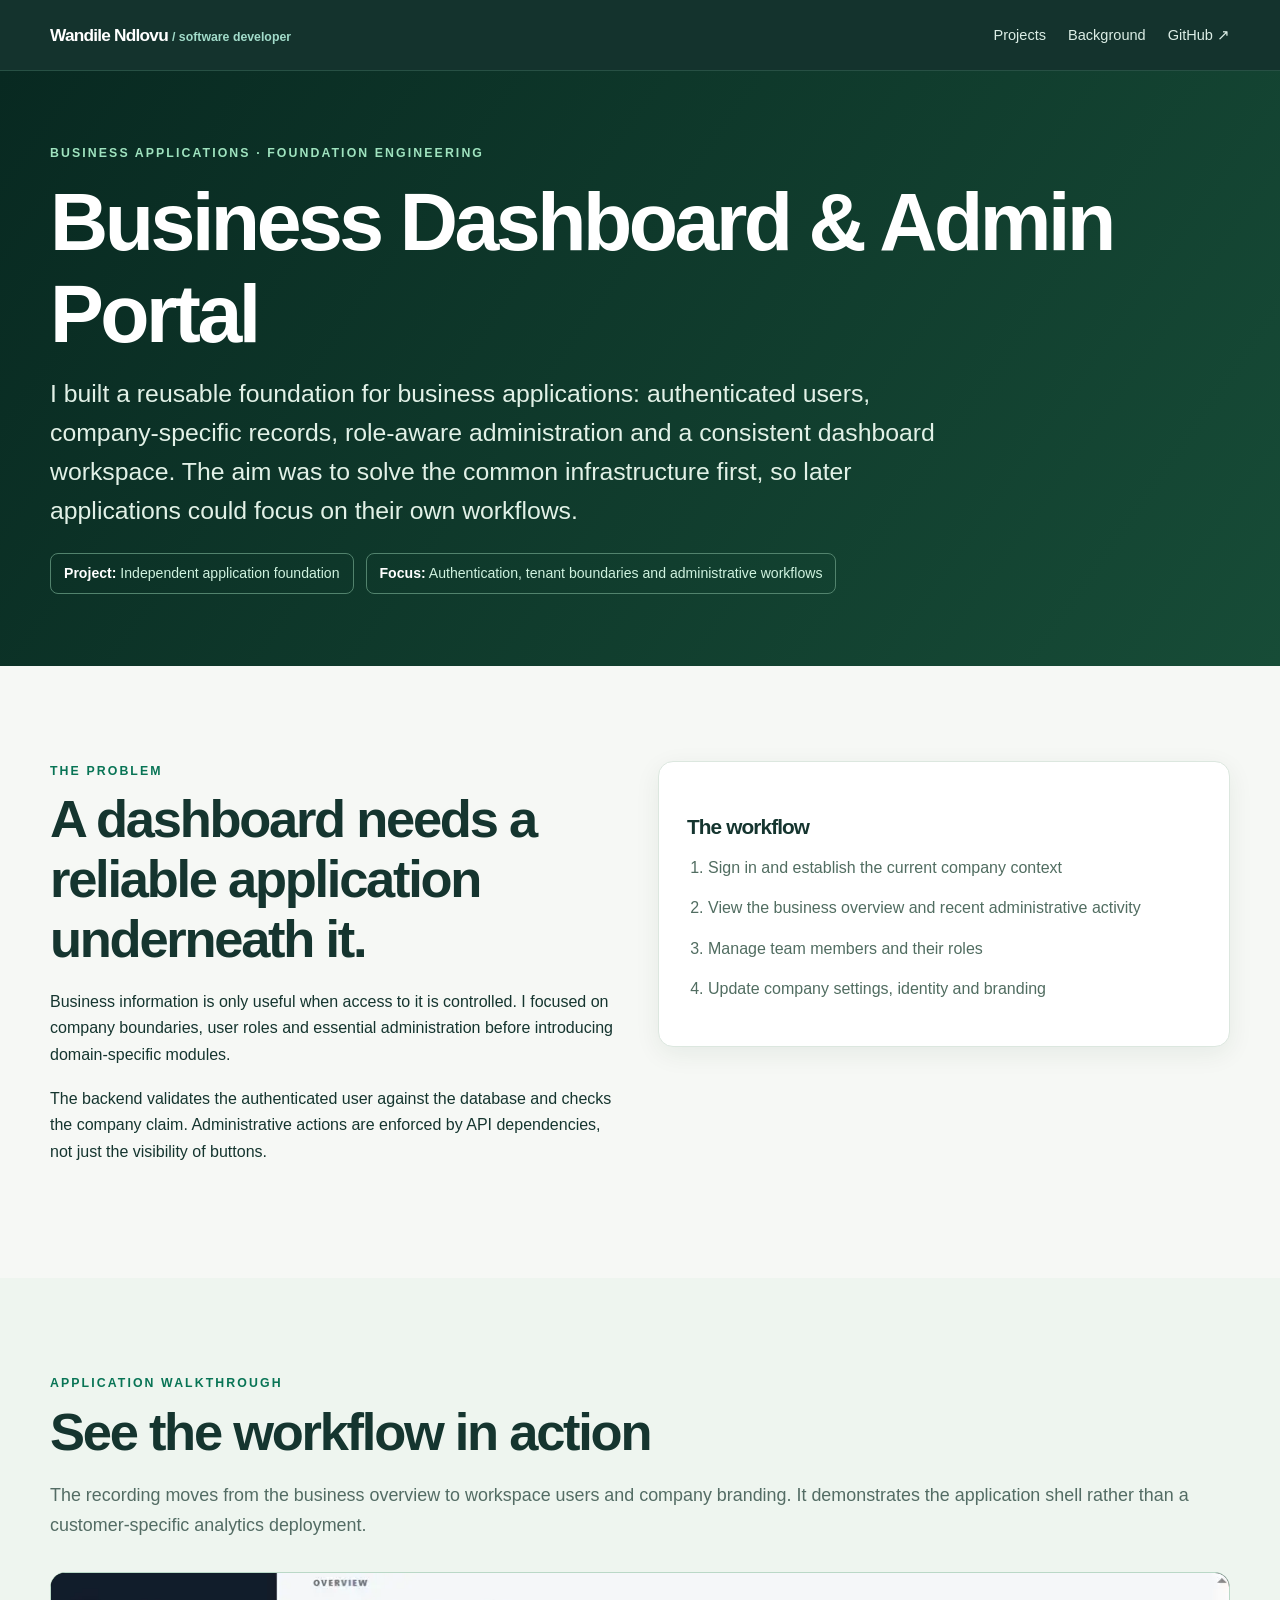
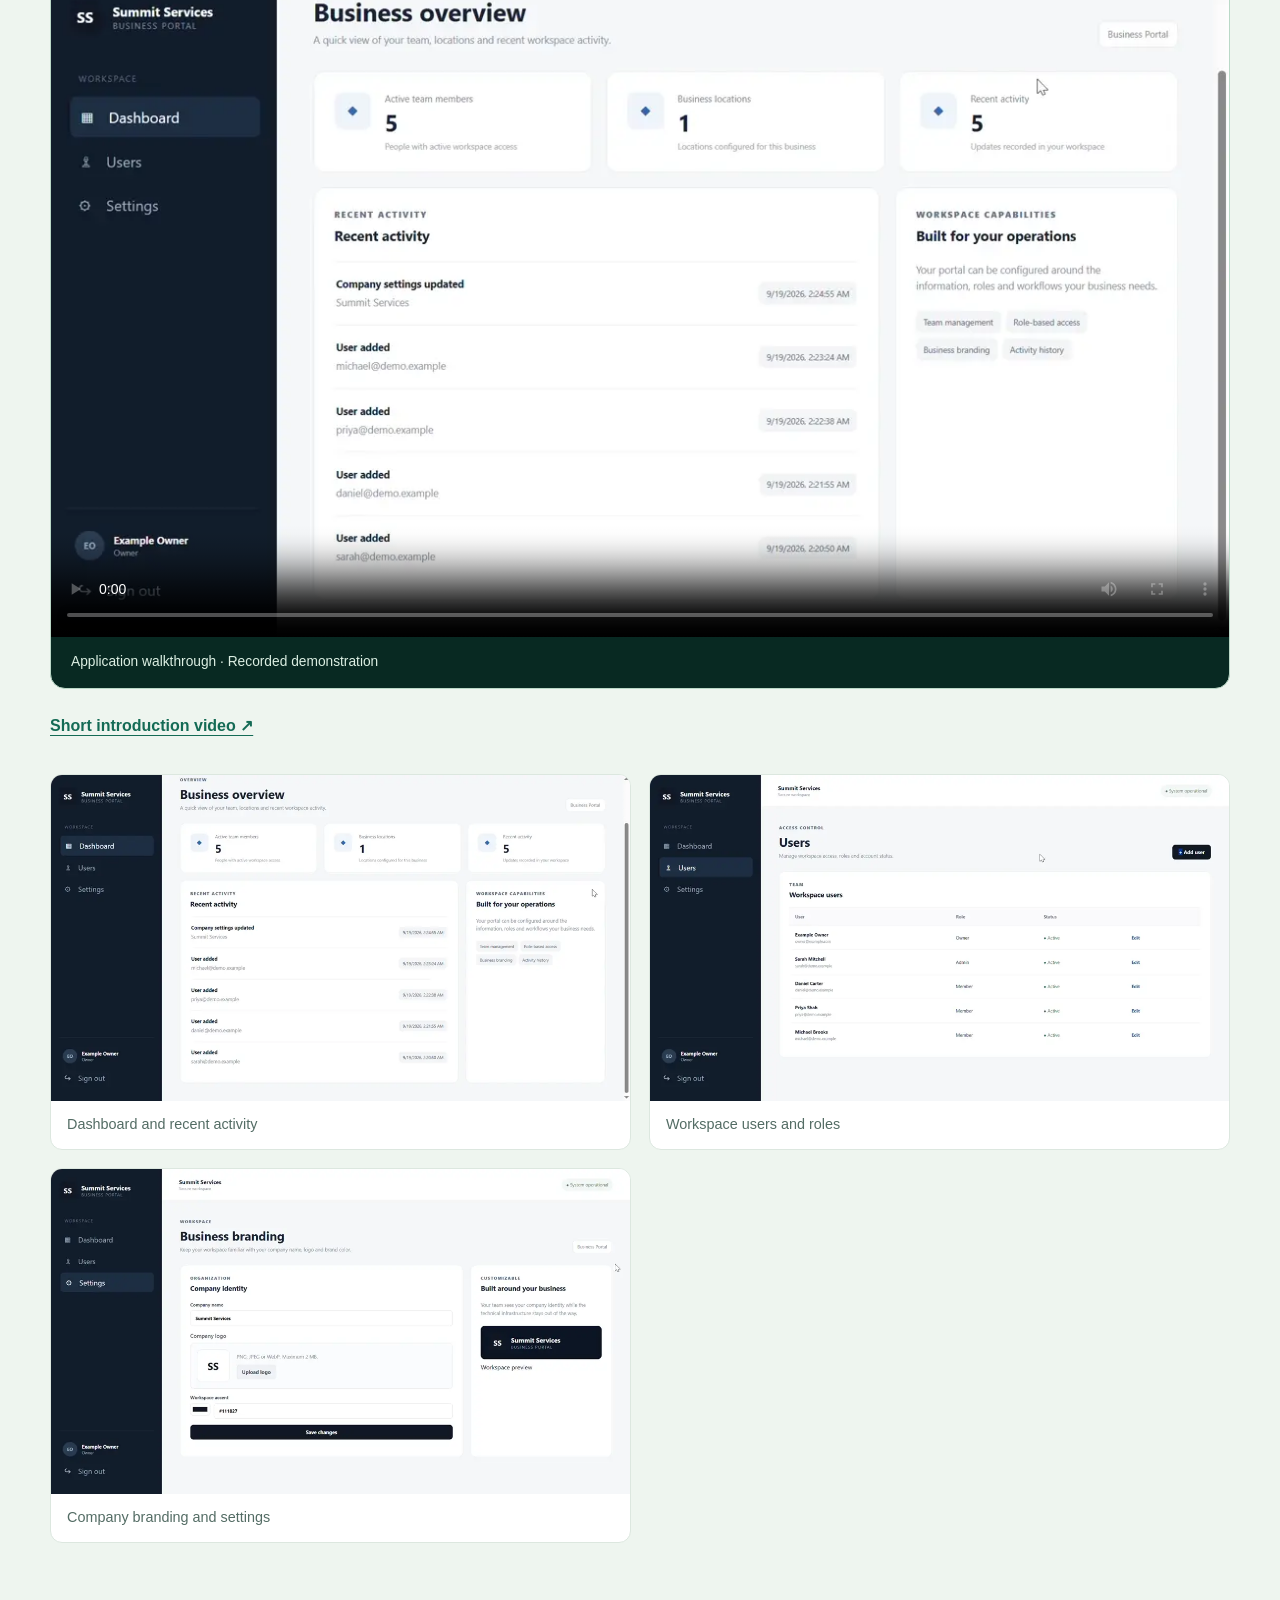
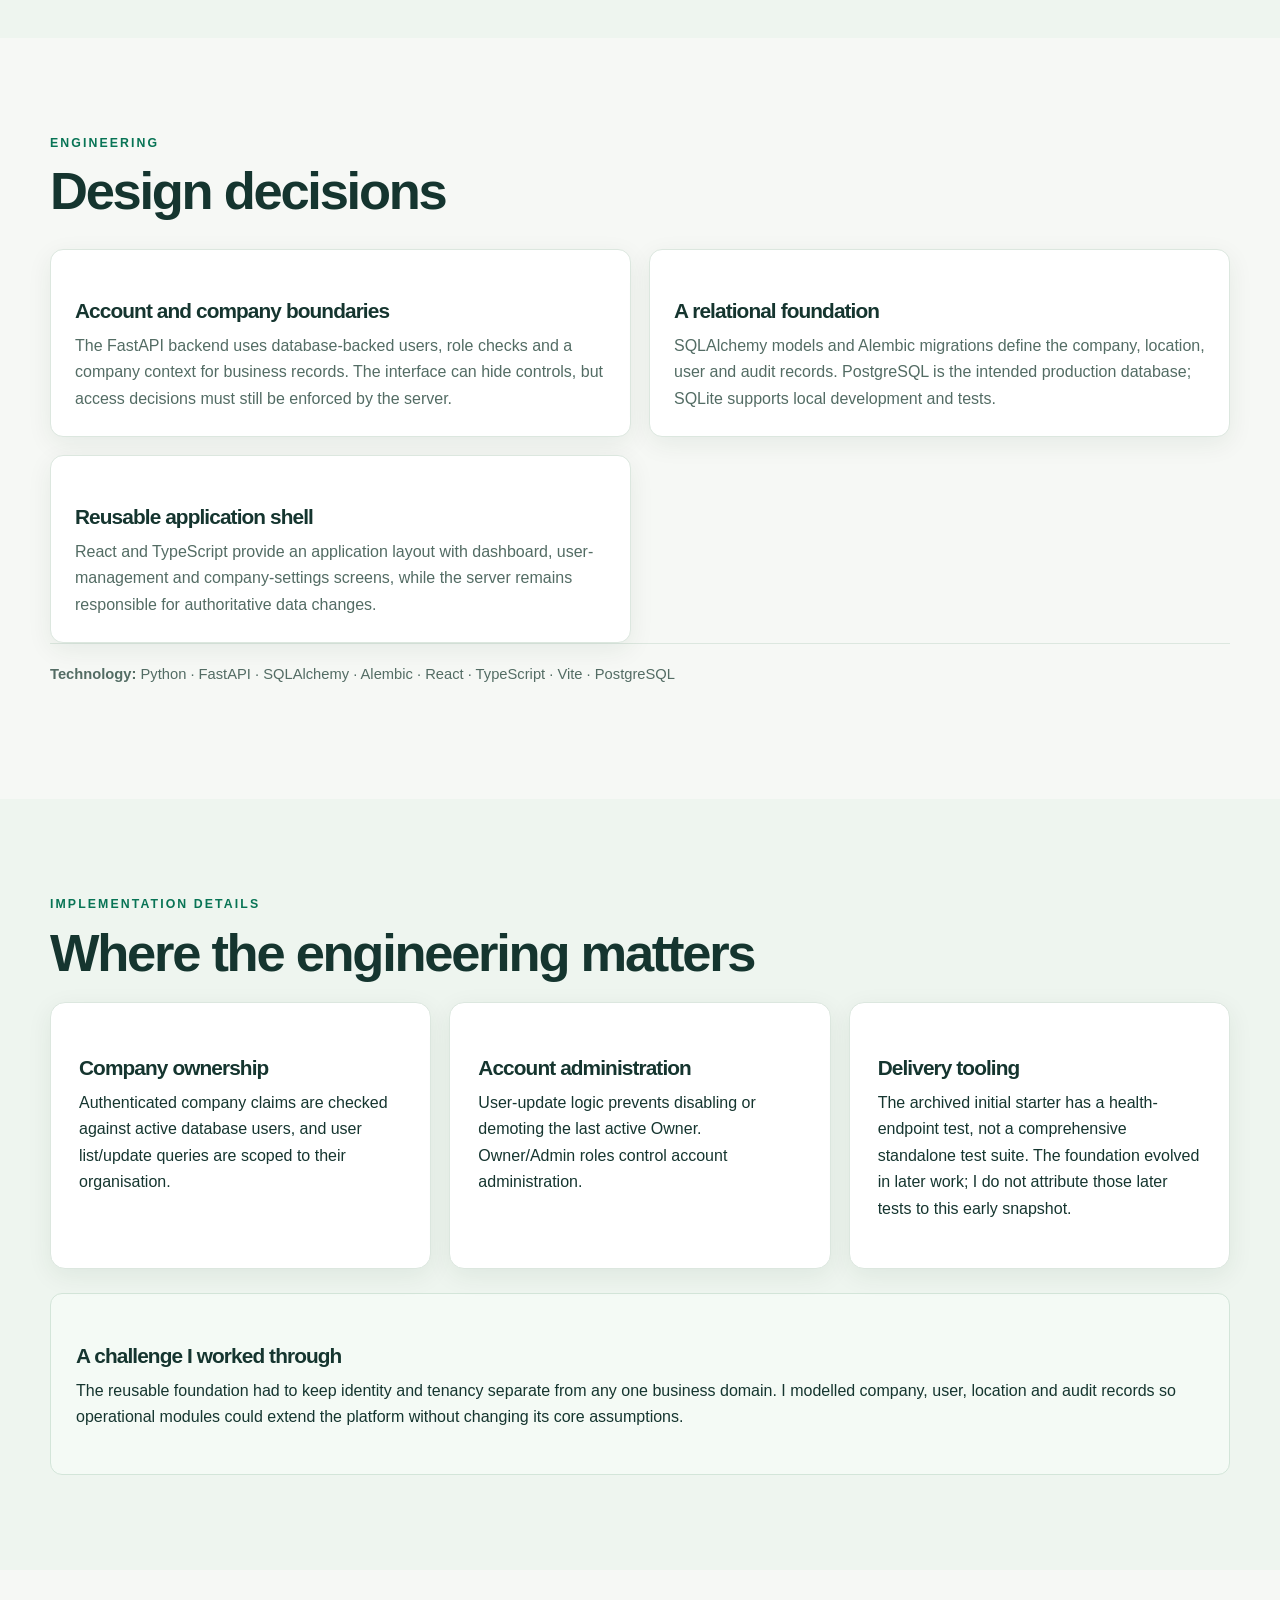
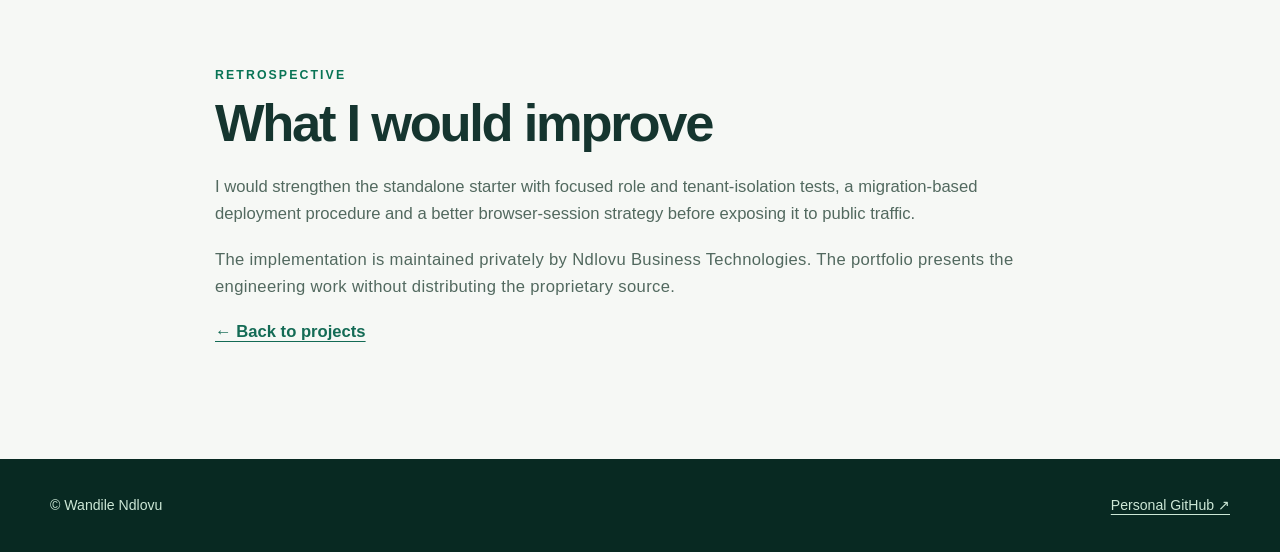
==== projects/business-dashboard/index.html @ 146ebb89 "Publish Wandile Ndlovu engineering portfolio" ====
<!DOCTYPE html>
<html lang="en"><head><meta charset="utf-8"/><meta content="width=device-width,initial-scale=1" name="viewport"/><meta content="Business Dashboard &amp; Admin Portal — technical project by Wandile Ndlovu" name="description"/><title>Business Dashboard &amp; Admin Portal | Wandile Ndlovu</title><link href="../../assets/style.css" rel="stylesheet"/></head><body><a class="skip" href="#main">Skip to content</a><header class="top"><nav class="nav wrap"><a class="brand" href="../../index.html">Wandile Ndlovu <small>/ software developer</small></a><div class="navlinks"><a href="../../index.html#work">Projects</a><a href="../../index.html#background">Background</a><a href="https://github.com/Mbuso100" rel="noopener noreferrer" target="_blank">GitHub ↗</a></div></nav></header><main id="main"><section class="case-hero"><div class="wrap"><div class="eyebrow">Business applications · Foundation engineering</div><h1>Business Dashboard &amp; Admin Portal</h1><p class="case-lead">I built a reusable foundation for business applications: authenticated users, company-specific records, role-aware administration and a consistent dashboard workspace. The aim was to solve the common infrastructure first, so later applications could focus on their own workflows.</p><div class="project-facts"><span><b>Project:</b> Independent application foundation</span><span><b>Focus:</b> Authentication, tenant boundaries and administrative workflows</span></div></div></section><section class="section" id="problem"><div class="wrap two"><div><div class="eyebrow dark">The problem</div><h2>A dashboard needs a reliable application underneath it.</h2><p>Business information is only useful when access to it is controlled. I focused on company boundaries, user roles and essential administration before introducing domain-specific modules.</p><p>The backend validates the authenticated user against the database and checks the company claim. Administrative actions are enforced by API dependencies, not just the visibility of buttons.</p></div><aside class="panel"><h3>The workflow</h3><ol class="feature-list case-steps"><li>Sign in and establish the current company context</li><li>View the business overview and recent administrative activity</li><li>Manage team members and their roles</li><li>Update company settings, identity and branding</li></ol></aside></div></section><section class="section alt" id="demonstration"><div class="wrap"><div class="eyebrow dark">Application walkthrough</div><h2>See the workflow in action</h2><p class="lead">The recording moves from the business overview to workspace users and company branding. It demonstrates the application shell rather than a customer-specific analytics deployment.</p><figure class="video-card"><video aria-label="Business Dashboard &amp; Admin Portal application walkthrough" controls="" playsinline="" poster="../../assets/media/business-dashboard.webp" preload="metadata" src="../../assets/media/business-dashboard-demo.mp4">Your browser does not support this video.</video><figcaption>Application walkthrough · Recorded demonstration</figcaption></figure><p class="secondary-media"><a href="../../assets/media/business-dashboard-overview.mp4">Short introduction video ↗</a></p><div class="demo-stills"><figure class="demo-shot"><img alt="Dashboard and recent activity" loading="lazy" src="../../assets/media/business-dashboard-screen-1.webp"/><figcaption>Dashboard and recent activity</figcaption></figure><figure class="demo-shot"><img alt="Workspace users and roles" loading="lazy" src="../../assets/media/business-dashboard-screen-2.webp"/><figcaption>Workspace users and roles</figcaption></figure><figure class="demo-shot"><img alt="Company branding and settings" loading="lazy" src="../../assets/media/business-dashboard-screen-3.webp"/><figcaption>Company branding and settings</figcaption></figure></div></div></section><section class="section" id="architecture"><div class="wrap"><div class="eyebrow dark">Engineering</div><h2>Design decisions</h2><div class="decision-grid"><article class="panel"><h3>Account and company boundaries</h3><p>The FastAPI backend uses database-backed users, role checks and a company context for business records. The interface can hide controls, but access decisions must still be enforced by the server.</p></article><article class="panel"><h3>A relational foundation</h3><p>SQLAlchemy models and Alembic migrations define the company, location, user and audit records. PostgreSQL is the intended production database; SQLite supports local development and tests.</p></article><article class="panel"><h3>Reusable application shell</h3><p>React and TypeScript provide an application layout with dashboard, user-management and company-settings screens, while the server remains responsible for authoritative data changes.</p></article></div><p class="stack-foot"><strong>Technology:</strong> Python · FastAPI · SQLAlchemy · Alembic · React · TypeScript · Vite · PostgreSQL</p></div></section><section class="section alt" id="evidence"><div class="wrap"><div class="eyebrow dark">Implementation details</div><h2>Where the engineering matters</h2><div class="grid3"><article class="panel"><h3>Company ownership</h3><p>Authenticated company claims are checked against active database users, and user list/update queries are scoped to their organisation.</p></article><article class="panel"><h3>Account administration</h3><p>User-update logic prevents disabling or demoting the last active Owner. Owner/Admin roles control account administration.</p></article><article class="panel"><h3>Delivery tooling</h3><p>The archived initial starter has a health-endpoint test, not a comprehensive standalone test suite. The foundation evolved in later work; I do not attribute those later tests to this early snapshot.</p></article></div><div class="metric-intro"><h3>A challenge I worked through</h3><p>The reusable foundation had to keep identity and tenancy separate from any one business domain. I modelled company, user, location and audit records so operational modules could extend the platform without changing its core assumptions.</p></div></div></section><section class="section" id="reflection"><div class="wrap reading"><div class="eyebrow dark">Retrospective</div><h2>What I would improve</h2><p>I would strengthen the standalone starter with focused role and tenant-isolation tests, a migration-based deployment procedure and a better browser-session strategy before exposing it to public traffic.</p><p class="private-label">The implementation is maintained privately by Ndlovu Business Technologies. The portfolio presents the engineering work without distributing the proprietary source.</p><p><a class="inline-link" href="../../index.html#work">← Back to projects</a></p></div></section></main><footer class="footer"><div class="wrap footer-flex"><span>© Wandile Ndlovu</span><a href="https://github.com/Mbuso100" rel="noopener noreferrer" target="_blank">Personal GitHub ↗</a></div></footer></body></html>
---- assets/style.css ----
:root{--ink:#15352f;--dark:#082922;--jade:#106746;--lime:#bcf2d1;--muted:#536c64;--paper:#f6f8f5;--surface:#fff;--stroke:#dce7df;--warm:#f5efdf;--max:1180px}*{box-sizing:border-box}html{scroll-behavior:smooth}body{margin:0;color:var(--ink);background:var(--paper);font:16px/1.65 Inter,ui-sans-serif,-apple-system,BlinkMacSystemFont,"Segoe UI",Arial,sans-serif;-webkit-font-smoothing:antialiased}a{color:#146b55;text-underline-offset:4px}a:hover{text-decoration-thickness:2px}img,video{max-width:100%;height:auto;display:block}h1,h2,h3{line-height:1.14;letter-spacing:-.043em}h1{font-size:clamp(2.7rem,6.3vw,5.6rem);margin:14px 0 24px}h2{font-size:clamp(2rem,4.1vw,3.4rem);margin:8px 0 20px}h3{font-size:1.3rem;margin:10px 0}p{margin:0 0 18px}.wrap{width:min(var(--max),calc(100% - 48px));margin:auto}.skip{position:absolute;left:-9999px;top:15px}.skip:focus{left:10px;z-index:9;padding:12px;background:#fff}.top{position:sticky;top:0;z-index:10;background:rgba(8,41,34,.95);backdrop-filter:blur(16px);border-bottom:1px solid #275044}.nav{display:flex;align-items:center;justify-content:space-between;gap:25px;min-height:70px}.brand{font-size:1.08rem;font-weight:820;color:white;letter-spacing:-.045em;text-decoration:none}.brand small{color:#a2dcca;font-size:.77rem;letter-spacing:0;font-weight:600}.navlinks{display:flex;gap:22px;align-items:center;flex-wrap:wrap}.navlinks a{color:#dceee6;font-size:.91rem;text-decoration:none}.navlinks a:hover{color:white}.hero{background:radial-gradient(ellipse at 78% 26%,#276d56 0%,#10392e 37%,#082922 80%);color:#f7fff9;padding:85px 0 94px}.hero-inner{display:grid;grid-template-columns:1.02fr .98fr;align-items:center;gap:50px}.eyebrow{text-transform:uppercase;font-weight:850;letter-spacing:.17em;font-size:.77rem;color:#9fe3bf}.eyebrow.dark{color:#087455}.hero .lede{font-size:1.13rem;color:#cce5d9;max-width:590px}.hero h1 strong{color:#a5edc1}.actions{display:flex;flex-wrap:wrap;gap:12px;margin:28px 0 24px}.button{display:inline-flex;gap:8px;align-items:center;padding:13px 20px;background:#d5f5df;color:#09342b;border:1px solid #d5f5df;border-radius:9px;text-decoration:none;font-weight:780}.button:hover{background:#f5fff8}.button.secondary{background:transparent;border-color:#5e9b82;color:#f3fff7}.button.secondary:hover{background:#164436}.micro{color:#b6d3c4;font-size:.82rem}.visual{background:#e7eee9;border:8px solid rgba(255,255,255,.14);border-radius:17px;overflow:hidden;box-shadow:0 35px 80px #00180c88;transform:rotate(1.2deg)}.visual img{width:100%;aspect-ratio:16/9;object-fit:cover}.visual .visual-caption{padding:13px 16px;background:#fafffc;color:#38564a;font-size:.78rem}.section{padding:95px 0}.section.alt{background:#eef5ef}.section.sand{background:#f5f0e6}.intro{max-width:850px}.lead{color:var(--muted);font-size:1.12rem}.bar{display:flex;align-items:center;gap:13px;flex-wrap:wrap;margin:20px 0}.tag{border:1px solid #c5ddcd;background:#f2faf4;border-radius:50px;color:#175b45;font-size:.76rem;padding:5px 11px;font-weight:710}.tag.ghost{background:transparent;border-color:#8fba9d;color:#bde6cc}.evidence{display:grid;grid-template-columns:repeat(3,1fr);gap:16px;margin-top:32px}.stat{border:1px solid var(--stroke);background:white;border-radius:15px;padding:24px}.stat strong{display:block;font-size:2.2rem;line-height:1.2;color:#07543c}.stat span{font-size:.9rem;color:#60736d}.story{display:grid;grid-template-columns:repeat(2,1fr);gap:22px;margin-top:36px}.shot{border-radius:14px;overflow:hidden;border:1px solid var(--stroke);background:white}.shot img{width:100%;aspect-ratio:16/9;object-fit:cover}.shot .meta{padding:19px 22px 21px}.num{font-size:.73rem;color:#158061;letter-spacing:.13em;text-transform:uppercase;font-weight:850}.shot .meta p{font-size:.93rem;color:var(--muted);margin:0}.video-card{border-radius:15px;overflow:hidden;border:1px solid #bad8c7;background:#082922;margin:32px 0}.video-card video{width:100%;max-height:75vh;background:black}.video-card figcaption{padding:14px 20px;color:#dcefe3;font-size:.86rem}.two{display:grid;grid-template-columns:1fr 1fr;gap:36px;align-items:start}.panel{border:1px solid var(--stroke);background:#fff;padding:28px;border-radius:15px;box-shadow:0 7px 26px #123b2012}.workflow{display:flex;gap:8px;flex-wrap:wrap;margin:22px 0}.state{padding:7px 11px;border:1px solid #c7dccd;background:#f3faf5;border-radius:8px;font-size:.79rem;font-weight:760}.arrow{align-self:center;color:#6d9780}.test-table{width:100%;border-collapse:collapse;background:white;border-radius:12px;overflow:hidden;font-size:.92rem}th{text-align:left;background:#daeddf;padding:13px}td{padding:13px;border-bottom:1px solid #e6eee7;vertical-align:top}tr:last-child td{border:0}.notes{border-left:4px solid #249066;padding:12px 17px;background:#ecf8ef;color:#315a49;margin-top:22px}.feature-list{margin:16px 0;padding-left:21px;color:#516d61}.feature-list li{margin:7px 0}.link-card{display:block;border:1px solid #cfded4;background:white;border-radius:14px;text-decoration:none;color:inherit;padding:24px}.link-card:hover{border-color:#69b18d;transform:translateY(-2px)}.portfolio-grid{display:grid;grid-template-columns:repeat(3,1fr);gap:18px;margin-top:30px}.small{font-size:.87rem;color:#60746a}.footer{background:var(--dark);color:#cce7d6;padding:35px 0;font-size:.88rem}.footer a{color:#cce7d6}.evidence-line{font-size:.86rem;color:#5d7166}.case-hero{background:linear-gradient(125deg,#082921,#174c37);color:#fff;padding:72px 0}.case-hero .lead{color:#d2e8db;max-width:825px}.case-text{max-width:790px}.section h3:not(.shot h3){margin-top:25px}.grid3{display:grid;grid-template-columns:repeat(3,1fr);gap:18px}.bullet-panel{background:#fff;border:1px solid var(--stroke);padding:23px;border-radius:12px}.bullet-panel strong{display:block;color:#0b4e3b;margin-bottom:9px}.caption-text{font-size:.86rem;color:#5e736a}.rule{border:0;border-top:1px solid #dce9df;margin:34px 0}.quote{font-size:1.28rem;font-weight:680;line-height:1.55;border-left:5px solid #12845d;padding:14px 23px;margin:25px 0;background:#ecf5ee}.testnote{font-size:.84rem;color:#667f71}.inline-link{font-weight:750}.outline{border:1px dashed #adc9b4;border-radius:10px;padding:18px;color:#426d56;background:#fff}.section.compact{padding:55px 0}.codeish{font-family:ui-monospace,SFMono-Regular,Consolas,monospace;font-size:.84rem}.diagram{display:flex;align-items:center;gap:10px;flex-wrap:wrap;margin:25px 0}.diagram .node{background:#f8fcf8;border:1px solid #c9dfcf;border-radius:8px;padding:12px 16px;font-size:.91rem;font-weight:720}.diagram .tiny{color:#668a77}@media(max-width:950px){.hero-inner{grid-template-columns:1fr}.visual{transform:none;max-width:820px}.portfolio-grid,.grid3{grid-template-columns:1fr 1fr}.two{grid-template-columns:1fr}.hero{padding:58px 0}.section{padding:70px 0}}@media(max-width:650px){.wrap{width:min(100% - 28px,1180px)}.nav{align-items:flex-start;flex-direction:column;gap:7px;padding:16px 0}.navlinks{gap:17px}.navlinks a{font-size:.83rem}.hero{padding:42px 0 55px}.story,.evidence,.portfolio-grid,.grid3{grid-template-columns:1fr}.section{padding:53px 0}.panel{padding:20px}.stat{padding:19px}.shot .meta{padding:17px}.case-hero{padding:48px 0}.diagram .node{font-size:.79rem}h1{font-size:clamp(2.6rem,10vw,4rem)}.hero .lede{font-size:1.04rem}}

/* Case-study typography and layout */
.featured-grid{display:grid;grid-template-columns:1.06fr .94fr;gap:38px;align-items:center;margin-top:36px}
.hero-screenshot{background:#e8f2ed;border:1px solid var(--stroke);border-radius:15px;overflow:hidden;box-shadow:0 18px 45px #16372621}
.hero-screenshot img{width:100%;aspect-ratio:16/10;object-fit:cover}
.feature-content h3{font-size:clamp(1.5rem,2.6vw,2rem);margin-top:0}
.button.dark-btn{background:var(--jade);color:#fff;border-color:var(--jade)}.button.dark-btn:hover{background:#084e34}
.button.subtle-btn{background:transparent;border-color:#b2d5be;color:#145440}
.insight-box{display:grid;grid-template-columns:1.4fr 1fr;gap:32px;align-items:center;margin-top:25px;padding:34px;border-radius:17px;background:#e8f3ed;border:1px solid #c8e1d3}
.insight-box h3{font-size:clamp(1.6rem,2.8vw,2.2rem);margin:9px 0 18px}
.flow-mini{display:flex;gap:6px;align-items:center;justify-content:center;flex-wrap:wrap}
.flow-mini div{border-radius:9px;background:white;border:1px solid #abcdb9;padding:8px 11px;font-weight:740;font-size:.85rem}.flow-mini span{color:var(--jade)}
.stack-list{display:grid;grid-template-columns:auto 1fr;column-gap:16px;row-gap:18px;margin:22px 0}.stack-list dt{font-weight:800;font-size:.92rem}.stack-list dd{margin:0;color:var(--muted);font-size:.92rem}
.footer-flex{display:flex;align-items:center;justify-content:space-between;gap:14px;flex-wrap:wrap}
.case-hero h1{margin:14px 0}.case-lead{color:#e2f1e7;font-size:clamp(1.18rem,2.1vw,1.55rem);max-width:935px;line-height:1.57}
.case-facts{display:grid;grid-template-columns:1fr 1fr 1fr;gap:14px;margin:31px 0 0}
.case-facts span{border-top:1px solid #679780;padding-top:12px;font-size:.93rem;color:#dcf0e4}
.case-facts strong{display:block;color:#a6ecc7;font-size:.77rem;letter-spacing:.09em;text-transform:uppercase;margin-bottom:6px}
.arch-card{background:#f3faf4;border:1px solid #c4ddc9;border-radius:18px;padding:28px;display:flex;flex-direction:column;align-items:center;margin:32px 0}
.arch-segment{border:1px solid #b7d3c2;background:#fff;border-radius:12px;padding:15px 28px;width:min(560px,100%);text-align:center}
.arch-segment strong{display:block;color:#074e37}.arch-segment span{color:var(--muted);font-size:.88rem}
.arch-arrow{font-size:.86rem;font-weight:700;color:var(--jade);padding:8px}
.stack-foot{padding-top:18px;border-top:1px solid var(--stroke);color:var(--muted);font-size:.92rem}
.test-grid{display:grid;grid-template-columns:1fr 1fr;gap:12px;margin:20px 0}.test-grid>div{border:1px solid var(--stroke);border-radius:10px;padding:15px;background:#f8fbf8}.test-grid strong{display:block;font-size:.9rem}.test-grid span{color:var(--muted);font-size:.88rem}
.nextstep{border-left:4px solid #0f805b;background:#f0f7f2;padding:18px 22px;margin-top:26px}
@media(max-width:950px){.featured-grid,.insight-box{grid-template-columns:1fr}.case-facts{grid-template-columns:1fr 1fr}}
@media(max-width:650px){.case-facts,.test-grid{grid-template-columns:1fr}.stack-list{grid-template-columns:1fr;row-gap:4px}.stack-list dd{margin-bottom:11px}.insight-box{padding:22px}.case-lead{font-size:1.12rem}}
code{overflow-wrap:anywhere;word-break:break-word}

/* Project overview additions */
.project-tiles{display:grid;grid-template-columns:repeat(3,minmax(0,1fr));gap:17px;margin-top:26px}.project-tile{display:flex;flex-direction:column;justify-content:space-between;border:1px solid var(--stroke);background:#fff;border-radius:15px;padding:26px;min-height:248px}.project-tile h3{margin:9px 0 11px}.project-tile p{font-size:.96rem;color:var(--muted)}.project-tile a{font-weight:750}.external-demo{display:flex;justify-content:space-between;align-items:center;gap:24px;background:#eaf3ed;border:1px solid #cfdfd3;border-radius:17px;padding:28px;margin:30px 0}.external-demo p{margin:8px 0 0;color:var(--muted)}.external-demo .button{background:#0d6849;color:#fff;border-color:#0d6849;white-space:nowrap}.section-tight{padding:50px 0}.reading{max-width:850px}.reading p{color:#52695f;font-size:1.04rem}.metric-intro{border:1px solid #d3e5d9;background:#f4faf5;padding:25px;border-radius:12px;margin-top:24px}.project-facts{display:flex;flex-wrap:wrap;gap:12px;margin-top:22px}.project-facts span{color:#cff2df;border:1px solid #52836d;border-radius:8px;padding:8px 13px;font-size:.88rem}.project-facts b{color:white}.private-label{font-size:.82rem;letter-spacing:.02em;color:#597468}.case-steps{counter-reset:step}.case-steps li{margin:0 0 14px}.decision-grid{display:grid;grid-template-columns:1fr 1fr;gap:18px;margin-top:28px}.decision-grid article{background:white;border:1px solid var(--stroke);padding:24px;border-radius:13px}.decision-grid article p{margin:0;color:var(--muted)}@media(max-width:880px){.project-tiles{grid-template-columns:1fr}.external-demo{flex-direction:column;align-items:flex-start}.decision-grid{grid-template-columns:1fr}}

/* Recorded application media and project navigation */
.visual-projects{display:grid;grid-template-columns:repeat(3,minmax(0,1fr));gap:19px;margin-top:34px}
.visual-project{border:1px solid var(--stroke);border-radius:17px;overflow:hidden;background:#fff;display:flex;flex-direction:column;box-shadow:0 14px 35px #10291e0a}
.visual-project-image{display:block;background:#eaf2eb;overflow:hidden}
.visual-project-image img{width:100%;height:210px;object-fit:cover;object-position:left top;transition:transform .25s ease}
.visual-project-image:hover img{transform:scale(1.025)}
.visual-project-body{padding:23px 22px 26px;display:flex;flex-direction:column;gap:5px;flex:1}
.visual-project-body h3{margin:9px 0 7px;font-size:1.4rem}
.visual-project-body p{color:var(--muted);font-size:.95rem;flex:1}
.visual-project-body a{margin-top:9px}
.demo-stills{display:grid;grid-template-columns:repeat(2,minmax(0,1fr));gap:18px;margin-top:35px}
.demo-shot{background:#fff;border:1px solid var(--stroke);border-radius:12px;overflow:hidden;margin:0}
.demo-shot img{width:100%;aspect-ratio:16/9;object-fit:cover}
.demo-shot figcaption{padding:12px 16px;color:var(--muted);font-size:.9rem}
.secondary-media{margin-top:-8px;margin-bottom:27px}
.secondary-media a{font-weight:740}
@media(max-width:920px){.visual-projects{grid-template-columns:repeat(2,minmax(0,1fr))}}
@media(max-width:650px){.visual-projects,.demo-stills{grid-template-columns:1fr}.visual-project-image img{height:auto;aspect-ratio:16/9}}
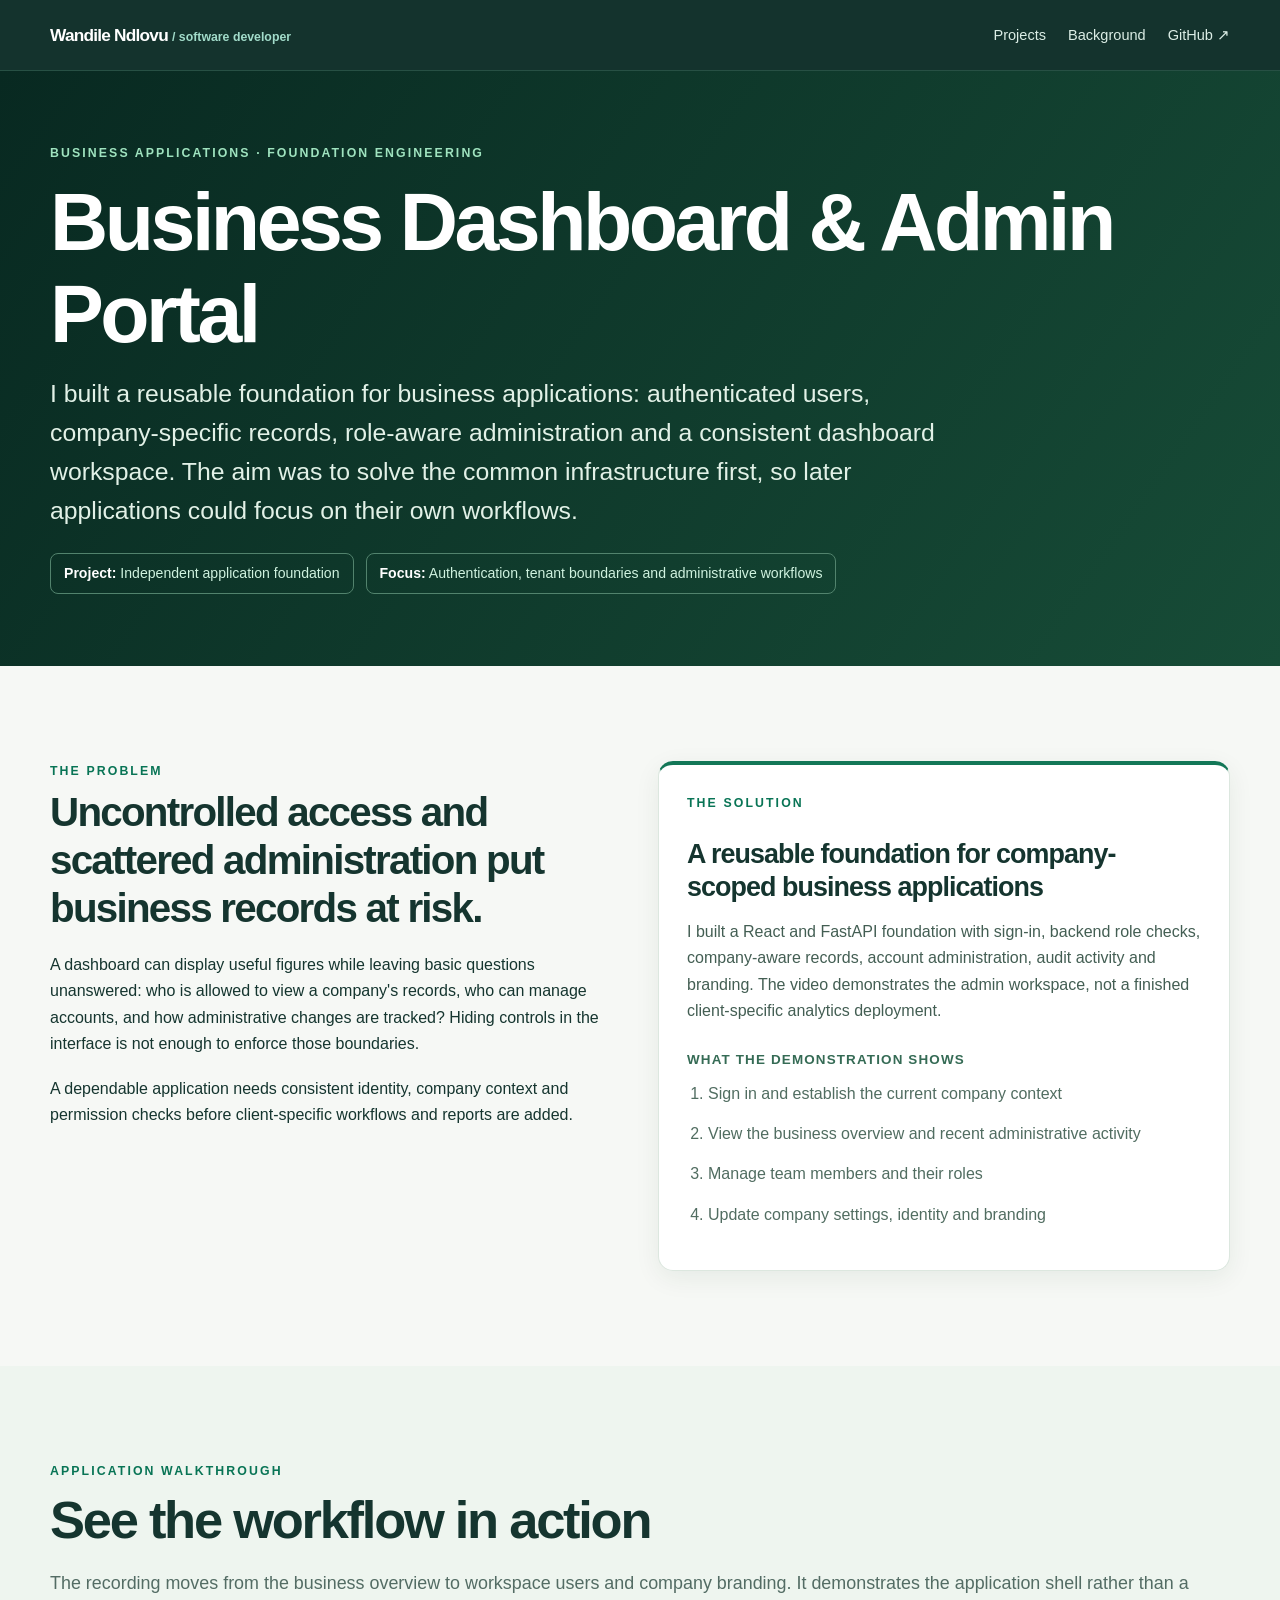
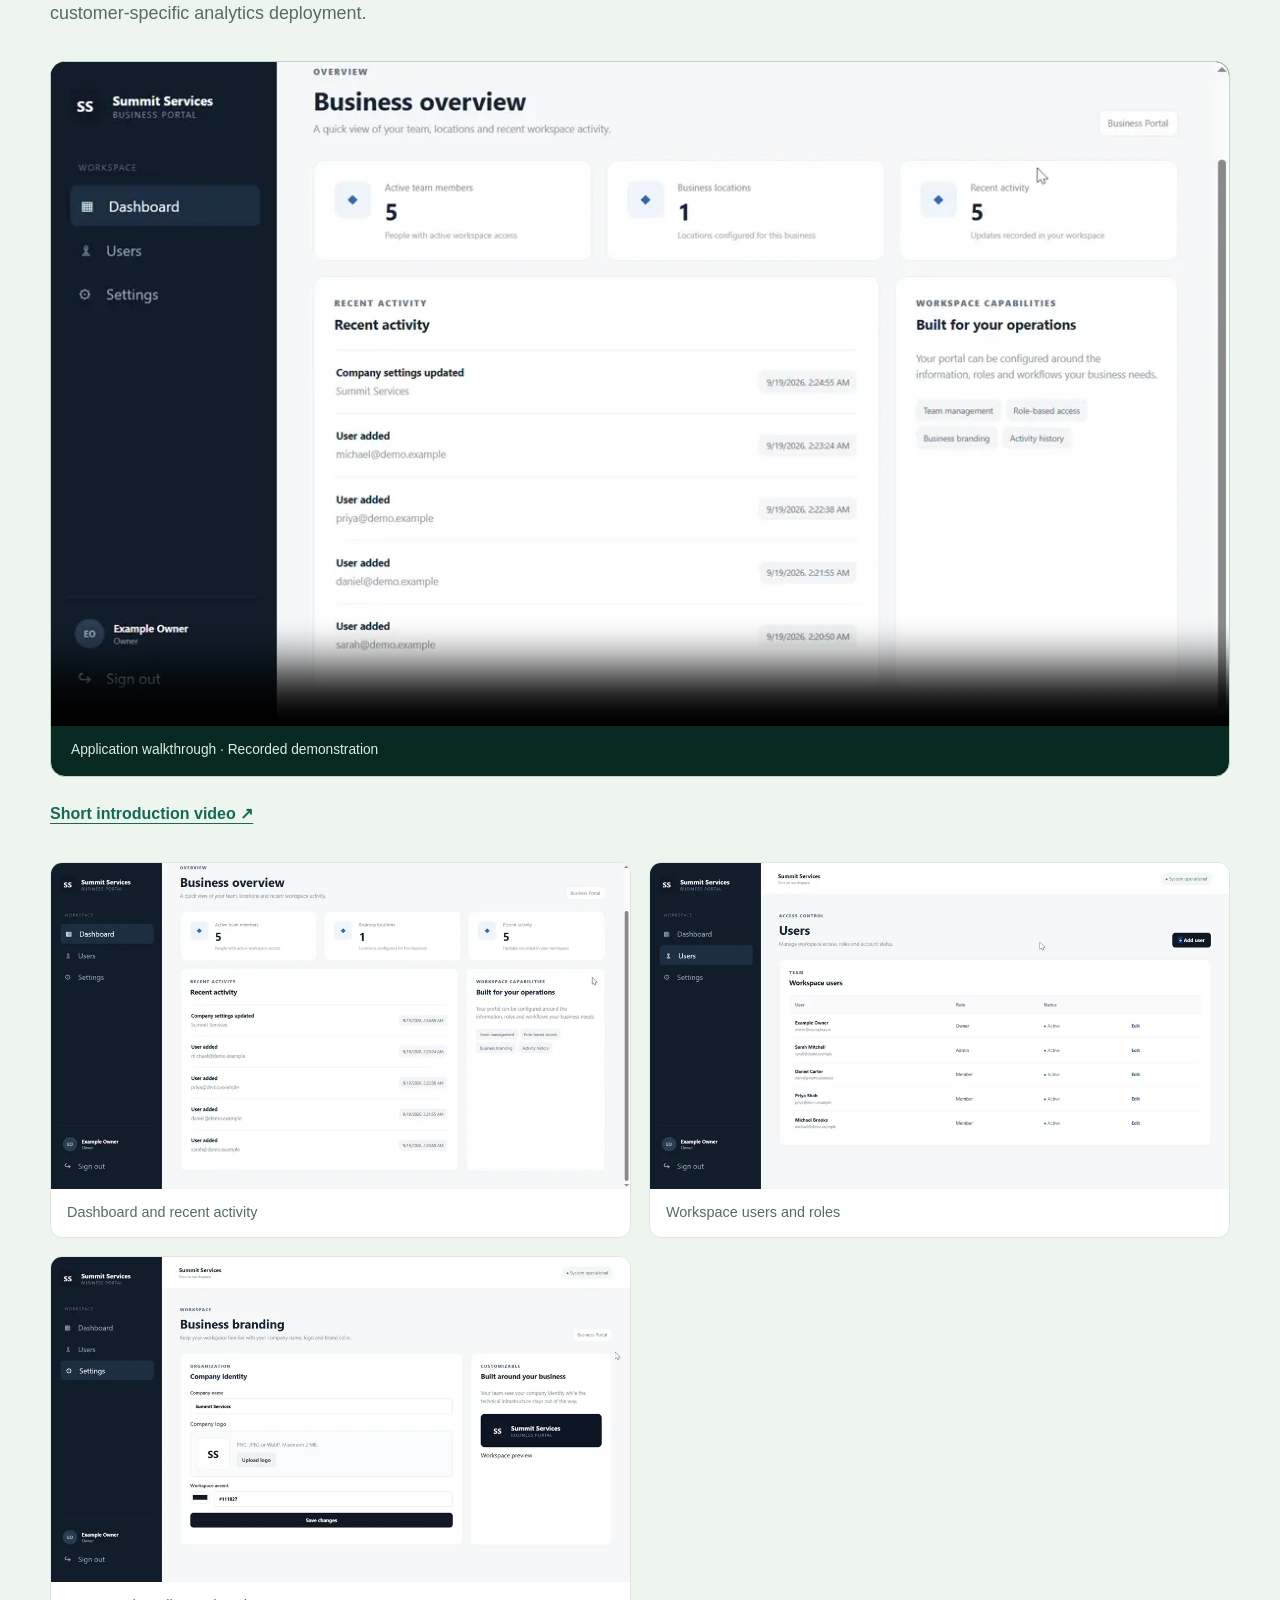
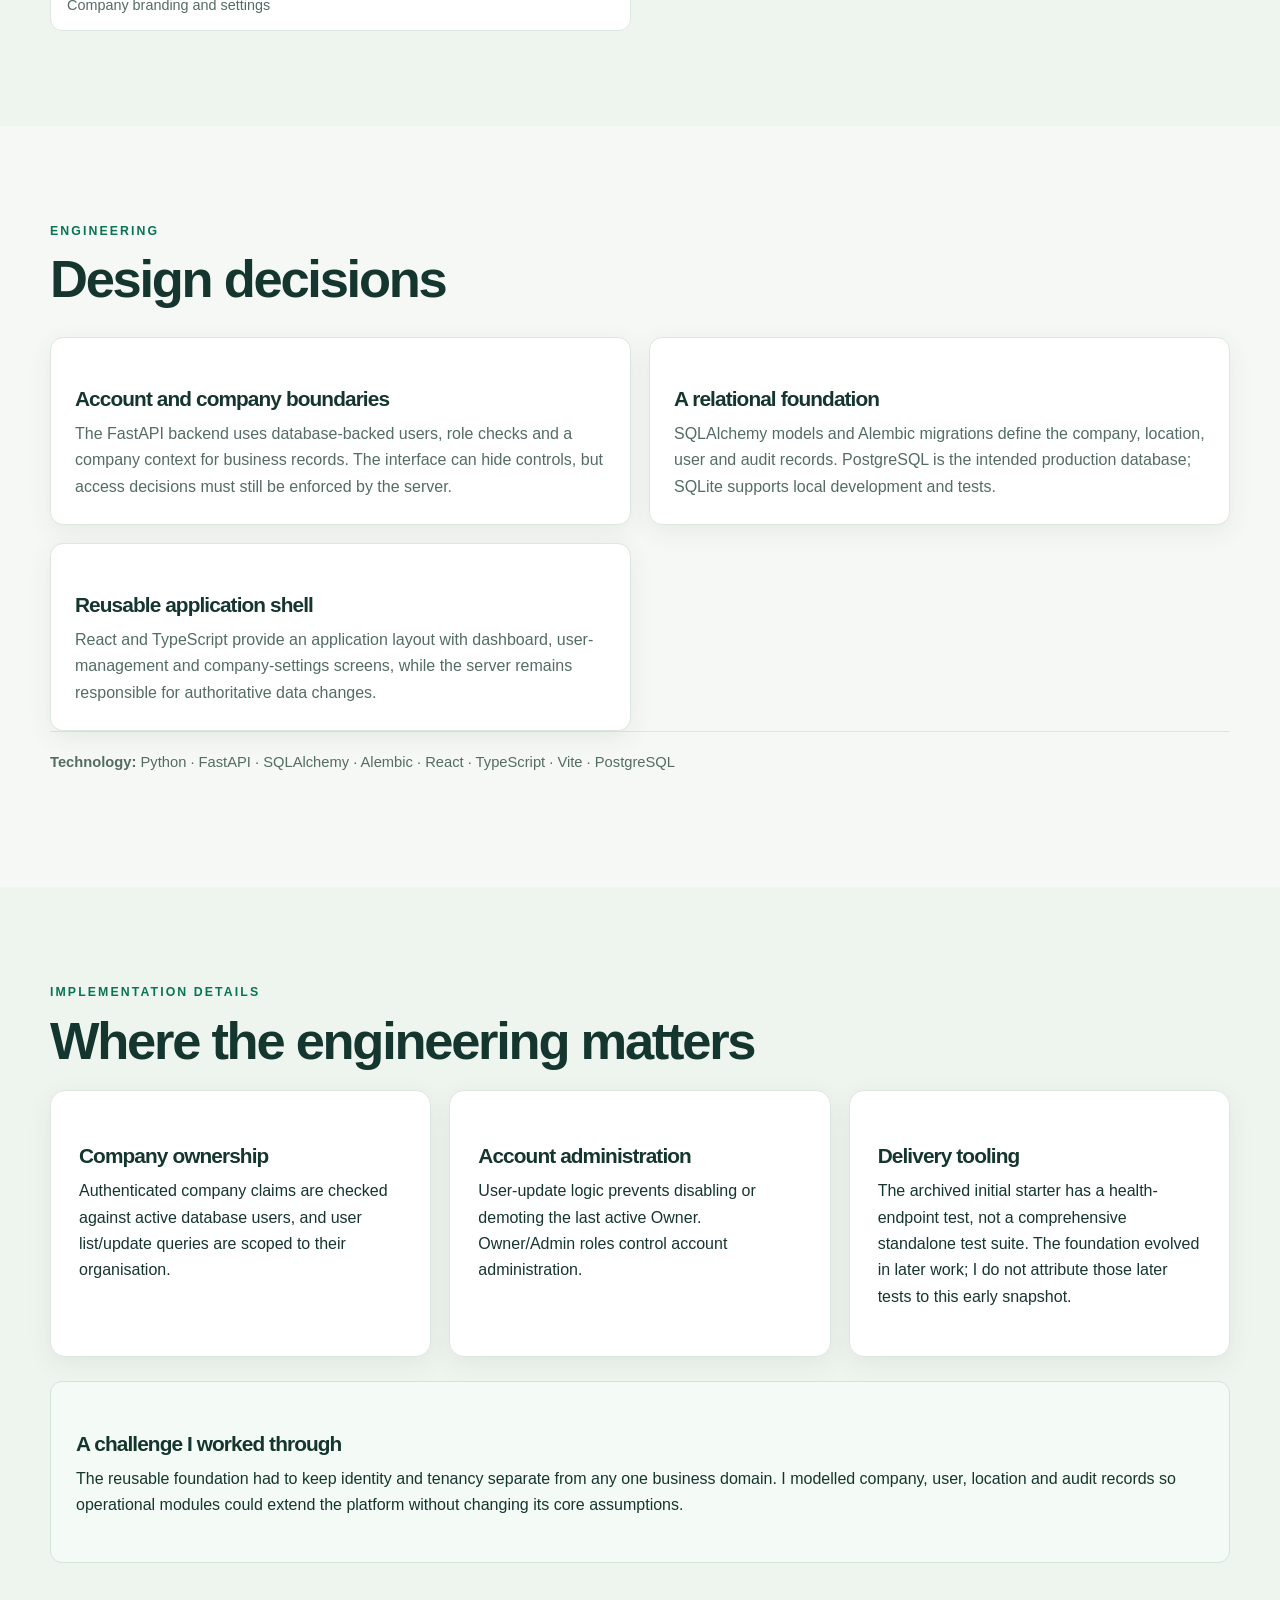
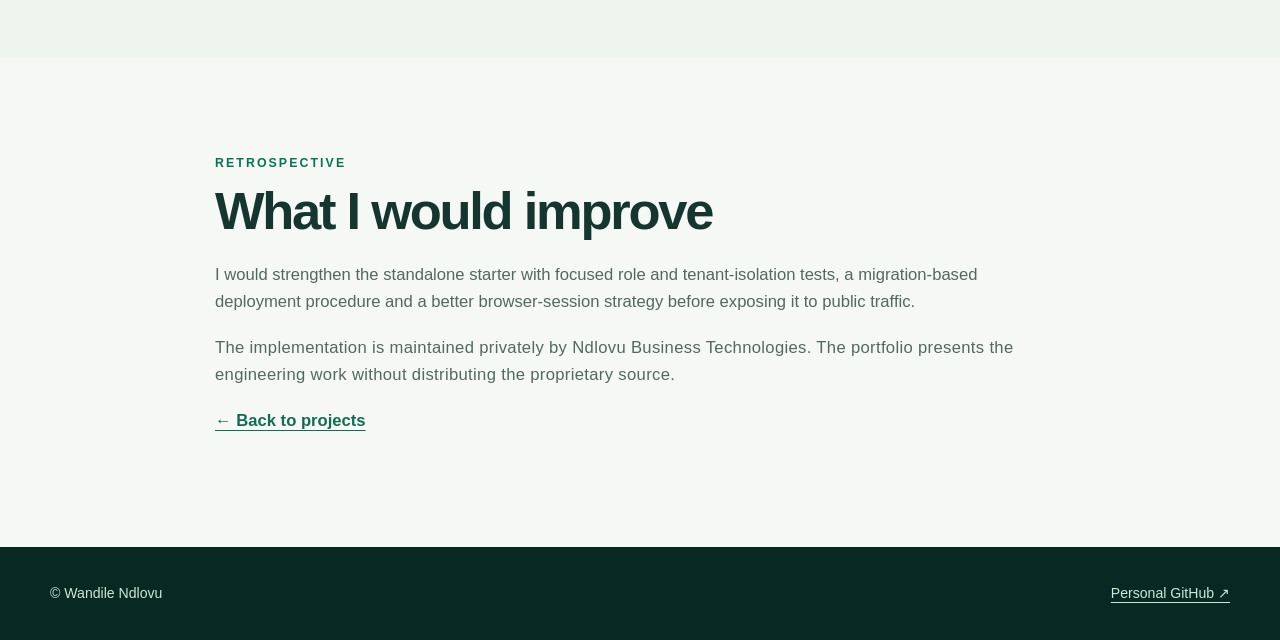
==== commit 411063a9: "Clarify problem and solution across four case studies" ====
--- a/projects/business-dashboard/index.html
+++ b/projects/business-dashboard/index.html
@@ -1,2 +1,2 @@
 <!DOCTYPE html>
-<html lang="en"><head><meta charset="utf-8"/><meta content="width=device-width,initial-scale=1" name="viewport"/><meta content="Business Dashboard &amp; Admin Portal — technical project by Wandile Ndlovu" name="description"/><title>Business Dashboard &amp; Admin Portal | Wandile Ndlovu</title><link href="../../assets/style.css" rel="stylesheet"/></head><body><a class="skip" href="#main">Skip to content</a><header class="top"><nav class="nav wrap"><a class="brand" href="../../index.html">Wandile Ndlovu <small>/ software developer</small></a><div class="navlinks"><a href="../../index.html#work">Projects</a><a href="../../index.html#background">Background</a><a href="https://github.com/Mbuso100" rel="noopener noreferrer" target="_blank">GitHub ↗</a></div></nav></header><main id="main"><section class="case-hero"><div class="wrap"><div class="eyebrow">Business applications · Foundation engineering</div><h1>Business Dashboard &amp; Admin Portal</h1><p class="case-lead">I built a reusable foundation for business applications: authenticated users, company-specific records, role-aware administration and a consistent dashboard workspace. The aim was to solve the common infrastructure first, so later applications could focus on their own workflows.</p><div class="project-facts"><span><b>Project:</b> Independent application foundation</span><span><b>Focus:</b> Authentication, tenant boundaries and administrative workflows</span></div></div></section><section class="section" id="problem"><div class="wrap two"><div><div class="eyebrow dark">The problem</div><h2>A dashboard needs a reliable application underneath it.</h2><p>Business information is only useful when access to it is controlled. I focused on company boundaries, user roles and essential administration before introducing domain-specific modules.</p><p>The backend validates the authenticated user against the database and checks the company claim. Administrative actions are enforced by API dependencies, not just the visibility of buttons.</p></div><aside class="panel"><h3>The workflow</h3><ol class="feature-list case-steps"><li>Sign in and establish the current company context</li><li>View the business overview and recent administrative activity</li><li>Manage team members and their roles</li><li>Update company settings, identity and branding</li></ol></aside></div></section><section class="section alt" id="demonstration"><div class="wrap"><div class="eyebrow dark">Application walkthrough</div><h2>See the workflow in action</h2><p class="lead">The recording moves from the business overview to workspace users and company branding. It demonstrates the application shell rather than a customer-specific analytics deployment.</p><figure class="video-card"><video aria-label="Business Dashboard &amp; Admin Portal application walkthrough" controls="" playsinline="" poster="../../assets/media/business-dashboard.webp" preload="metadata" src="../../assets/media/business-dashboard-demo.mp4">Your browser does not support this video.</video><figcaption>Application walkthrough · Recorded demonstration</figcaption></figure><p class="secondary-media"><a href="../../assets/media/business-dashboard-overview.mp4">Short introduction video ↗</a></p><div class="demo-stills"><figure class="demo-shot"><img alt="Dashboard and recent activity" loading="lazy" src="../../assets/media/business-dashboard-screen-1.webp"/><figcaption>Dashboard and recent activity</figcaption></figure><figure class="demo-shot"><img alt="Workspace users and roles" loading="lazy" src="../../assets/media/business-dashboard-screen-2.webp"/><figcaption>Workspace users and roles</figcaption></figure><figure class="demo-shot"><img alt="Company branding and settings" loading="lazy" src="../../assets/media/business-dashboard-screen-3.webp"/><figcaption>Company branding and settings</figcaption></figure></div></div></section><section class="section" id="architecture"><div class="wrap"><div class="eyebrow dark">Engineering</div><h2>Design decisions</h2><div class="decision-grid"><article class="panel"><h3>Account and company boundaries</h3><p>The FastAPI backend uses database-backed users, role checks and a company context for business records. The interface can hide controls, but access decisions must still be enforced by the server.</p></article><article class="panel"><h3>A relational foundation</h3><p>SQLAlchemy models and Alembic migrations define the company, location, user and audit records. PostgreSQL is the intended production database; SQLite supports local development and tests.</p></article><article class="panel"><h3>Reusable application shell</h3><p>React and TypeScript provide an application layout with dashboard, user-management and company-settings screens, while the server remains responsible for authoritative data changes.</p></article></div><p class="stack-foot"><strong>Technology:</strong> Python · FastAPI · SQLAlchemy · Alembic · React · TypeScript · Vite · PostgreSQL</p></div></section><section class="section alt" id="evidence"><div class="wrap"><div class="eyebrow dark">Implementation details</div><h2>Where the engineering matters</h2><div class="grid3"><article class="panel"><h3>Company ownership</h3><p>Authenticated company claims are checked against active database users, and user list/update queries are scoped to their organisation.</p></article><article class="panel"><h3>Account administration</h3><p>User-update logic prevents disabling or demoting the last active Owner. Owner/Admin roles control account administration.</p></article><article class="panel"><h3>Delivery tooling</h3><p>The archived initial starter has a health-endpoint test, not a comprehensive standalone test suite. The foundation evolved in later work; I do not attribute those later tests to this early snapshot.</p></article></div><div class="metric-intro"><h3>A challenge I worked through</h3><p>The reusable foundation had to keep identity and tenancy separate from any one business domain. I modelled company, user, location and audit records so operational modules could extend the platform without changing its core assumptions.</p></div></div></section><section class="section" id="reflection"><div class="wrap reading"><div class="eyebrow dark">Retrospective</div><h2>What I would improve</h2><p>I would strengthen the standalone starter with focused role and tenant-isolation tests, a migration-based deployment procedure and a better browser-session strategy before exposing it to public traffic.</p><p class="private-label">The implementation is maintained privately by Ndlovu Business Technologies. The portfolio presents the engineering work without distributing the proprietary source.</p><p><a class="inline-link" href="../../index.html#work">← Back to projects</a></p></div></section></main><footer class="footer"><div class="wrap footer-flex"><span>© Wandile Ndlovu</span><a href="https://github.com/Mbuso100" rel="noopener noreferrer" target="_blank">Personal GitHub ↗</a></div></footer></body></html>+<html lang="en"><head><meta charset="utf-8"/><meta content="width=device-width,initial-scale=1" name="viewport"/><meta content="Business Dashboard &amp; Admin Portal — technical project by Wandile Ndlovu" name="description"/><title>Business Dashboard &amp; Admin Portal | Wandile Ndlovu</title><link href="../../assets/style.css" rel="stylesheet"/></head><body><a class="skip" href="#main">Skip to content</a><header class="top"><nav class="nav wrap"><a class="brand" href="../../index.html">Wandile Ndlovu <small>/ software developer</small></a><div class="navlinks"><a href="../../index.html#work">Projects</a><a href="../../index.html#background">Background</a><a href="https://github.com/Mbuso100" rel="noopener noreferrer" target="_blank">GitHub ↗</a></div></nav></header><main id="main"><section class="case-hero"><div class="wrap"><div class="eyebrow">Business applications · Foundation engineering</div><h1>Business Dashboard &amp; Admin Portal</h1><p class="case-lead">I built a reusable foundation for business applications: authenticated users, company-specific records, role-aware administration and a consistent dashboard workspace. The aim was to solve the common infrastructure first, so later applications could focus on their own workflows.</p><div class="project-facts"><span><b>Project:</b> Independent application foundation</span><span><b>Focus:</b> Authentication, tenant boundaries and administrative workflows</span></div></div></section><section class="section problem-solution" id="problem"><div class="wrap two"><div><div class="eyebrow dark">The problem</div><h2>Uncontrolled access and scattered administration put business records at risk.</h2><p>A dashboard can display useful figures while leaving basic questions unanswered: who is allowed to view a company's records, who can manage accounts, and how administrative changes are tracked? Hiding controls in the interface is not enough to enforce those boundaries.</p><p>A dependable application needs consistent identity, company context and permission checks before client-specific workflows and reports are added.</p></div><aside class="panel solution-panel" id="solution"><div class="eyebrow dark">The solution</div><h3>A reusable foundation for company-scoped business applications</h3><p>I built a React and FastAPI foundation with sign-in, backend role checks, company-aware records, account administration, audit activity and branding. The video demonstrates the admin workspace, not a finished client-specific analytics deployment.</p><h4>What the demonstration shows</h4><ol class="feature-list case-steps"><li>Sign in and establish the current company context</li><li>View the business overview and recent administrative activity</li><li>Manage team members and their roles</li><li>Update company settings, identity and branding</li></ol></aside></div></section><section class="section alt" id="demonstration"><div class="wrap"><div class="eyebrow dark">Application walkthrough</div><h2>See the workflow in action</h2><p class="lead">The recording moves from the business overview to workspace users and company branding. It demonstrates the application shell rather than a customer-specific analytics deployment.</p><figure class="video-card"><video aria-label="Business Dashboard &amp; Admin Portal application walkthrough" controls="" playsinline="" poster="../../assets/media/business-dashboard.webp" preload="metadata" src="../../assets/media/business-dashboard-demo.mp4">Your browser does not support this video.</video><figcaption>Application walkthrough · Recorded demonstration</figcaption></figure><p class="secondary-media"><a href="../../assets/media/business-dashboard-overview.mp4">Short introduction video ↗</a></p><div class="demo-stills"><figure class="demo-shot"><img alt="Dashboard and recent activity" loading="lazy" src="../../assets/media/business-dashboard-screen-1.webp"/><figcaption>Dashboard and recent activity</figcaption></figure><figure class="demo-shot"><img alt="Workspace users and roles" loading="lazy" src="../../assets/media/business-dashboard-screen-2.webp"/><figcaption>Workspace users and roles</figcaption></figure><figure class="demo-shot"><img alt="Company branding and settings" loading="lazy" src="../../assets/media/business-dashboard-screen-3.webp"/><figcaption>Company branding and settings</figcaption></figure></div></div></section><section class="section" id="architecture"><div class="wrap"><div class="eyebrow dark">Engineering</div><h2>Design decisions</h2><div class="decision-grid"><article class="panel"><h3>Account and company boundaries</h3><p>The FastAPI backend uses database-backed users, role checks and a company context for business records. The interface can hide controls, but access decisions must still be enforced by the server.</p></article><article class="panel"><h3>A relational foundation</h3><p>SQLAlchemy models and Alembic migrations define the company, location, user and audit records. PostgreSQL is the intended production database; SQLite supports local development and tests.</p></article><article class="panel"><h3>Reusable application shell</h3><p>React and TypeScript provide an application layout with dashboard, user-management and company-settings screens, while the server remains responsible for authoritative data changes.</p></article></div><p class="stack-foot"><strong>Technology:</strong> Python · FastAPI · SQLAlchemy · Alembic · React · TypeScript · Vite · PostgreSQL</p></div></section><section class="section alt" id="evidence"><div class="wrap"><div class="eyebrow dark">Implementation details</div><h2>Where the engineering matters</h2><div class="grid3"><article class="panel"><h3>Company ownership</h3><p>Authenticated company claims are checked against active database users, and user list/update queries are scoped to their organisation.</p></article><article class="panel"><h3>Account administration</h3><p>User-update logic prevents disabling or demoting the last active Owner. Owner/Admin roles control account administration.</p></article><article class="panel"><h3>Delivery tooling</h3><p>The archived initial starter has a health-endpoint test, not a comprehensive standalone test suite. The foundation evolved in later work; I do not attribute those later tests to this early snapshot.</p></article></div><div class="metric-intro"><h3>A challenge I worked through</h3><p>The reusable foundation had to keep identity and tenancy separate from any one business domain. I modelled company, user, location and audit records so operational modules could extend the platform without changing its core assumptions.</p></div></div></section><section class="section" id="reflection"><div class="wrap reading"><div class="eyebrow dark">Retrospective</div><h2>What I would improve</h2><p>I would strengthen the standalone starter with focused role and tenant-isolation tests, a migration-based deployment procedure and a better browser-session strategy before exposing it to public traffic.</p><p class="private-label">The implementation is maintained privately by Ndlovu Business Technologies. The portfolio presents the engineering work without distributing the proprietary source.</p><p><a class="inline-link" href="../../index.html#work">← Back to projects</a></p></div></section></main><footer class="footer"><div class="wrap footer-flex"><span>© Wandile Ndlovu</span><a href="https://github.com/Mbuso100" rel="noopener noreferrer" target="_blank">Personal GitHub ↗</a></div></footer></body></html>
--- a/assets/style.css
+++ b/assets/style.css
@@ -49,3 +49,13 @@
 .secondary-media a{font-weight:740}
 @media(max-width:920px){.visual-projects{grid-template-columns:repeat(2,minmax(0,1fr))}}
 @media(max-width:650px){.visual-projects,.demo-stills{grid-template-columns:1fr}.visual-project-image img{height:auto;aspect-ratio:16/9}}
+
+/* Case-study narrative: distinguish the business problem from the implemented solution. */
+.problem-solution h2{font-size:clamp(1.85rem,3.15vw,3rem);line-height:1.18}
+.solution-panel{border-top:4px solid #137757}
+.solution-panel .eyebrow{margin-bottom:8px}
+.solution-panel h3{font-size:clamp(1.32rem,2.1vw,1.75rem);line-height:1.22;letter-spacing:-.035em;margin:9px 0 15px}
+.solution-panel h4{font-size:.84rem;letter-spacing:.085em;text-transform:uppercase;color:#356b55;margin:24px 0 10px}
+.solution-panel p{color:#435e53}
+.solution-panel .feature-list{margin:8px 0 0}
+@media(max-width:650px){.problem-solution h2{font-size:clamp(1.75rem,8vw,2.4rem)}}
